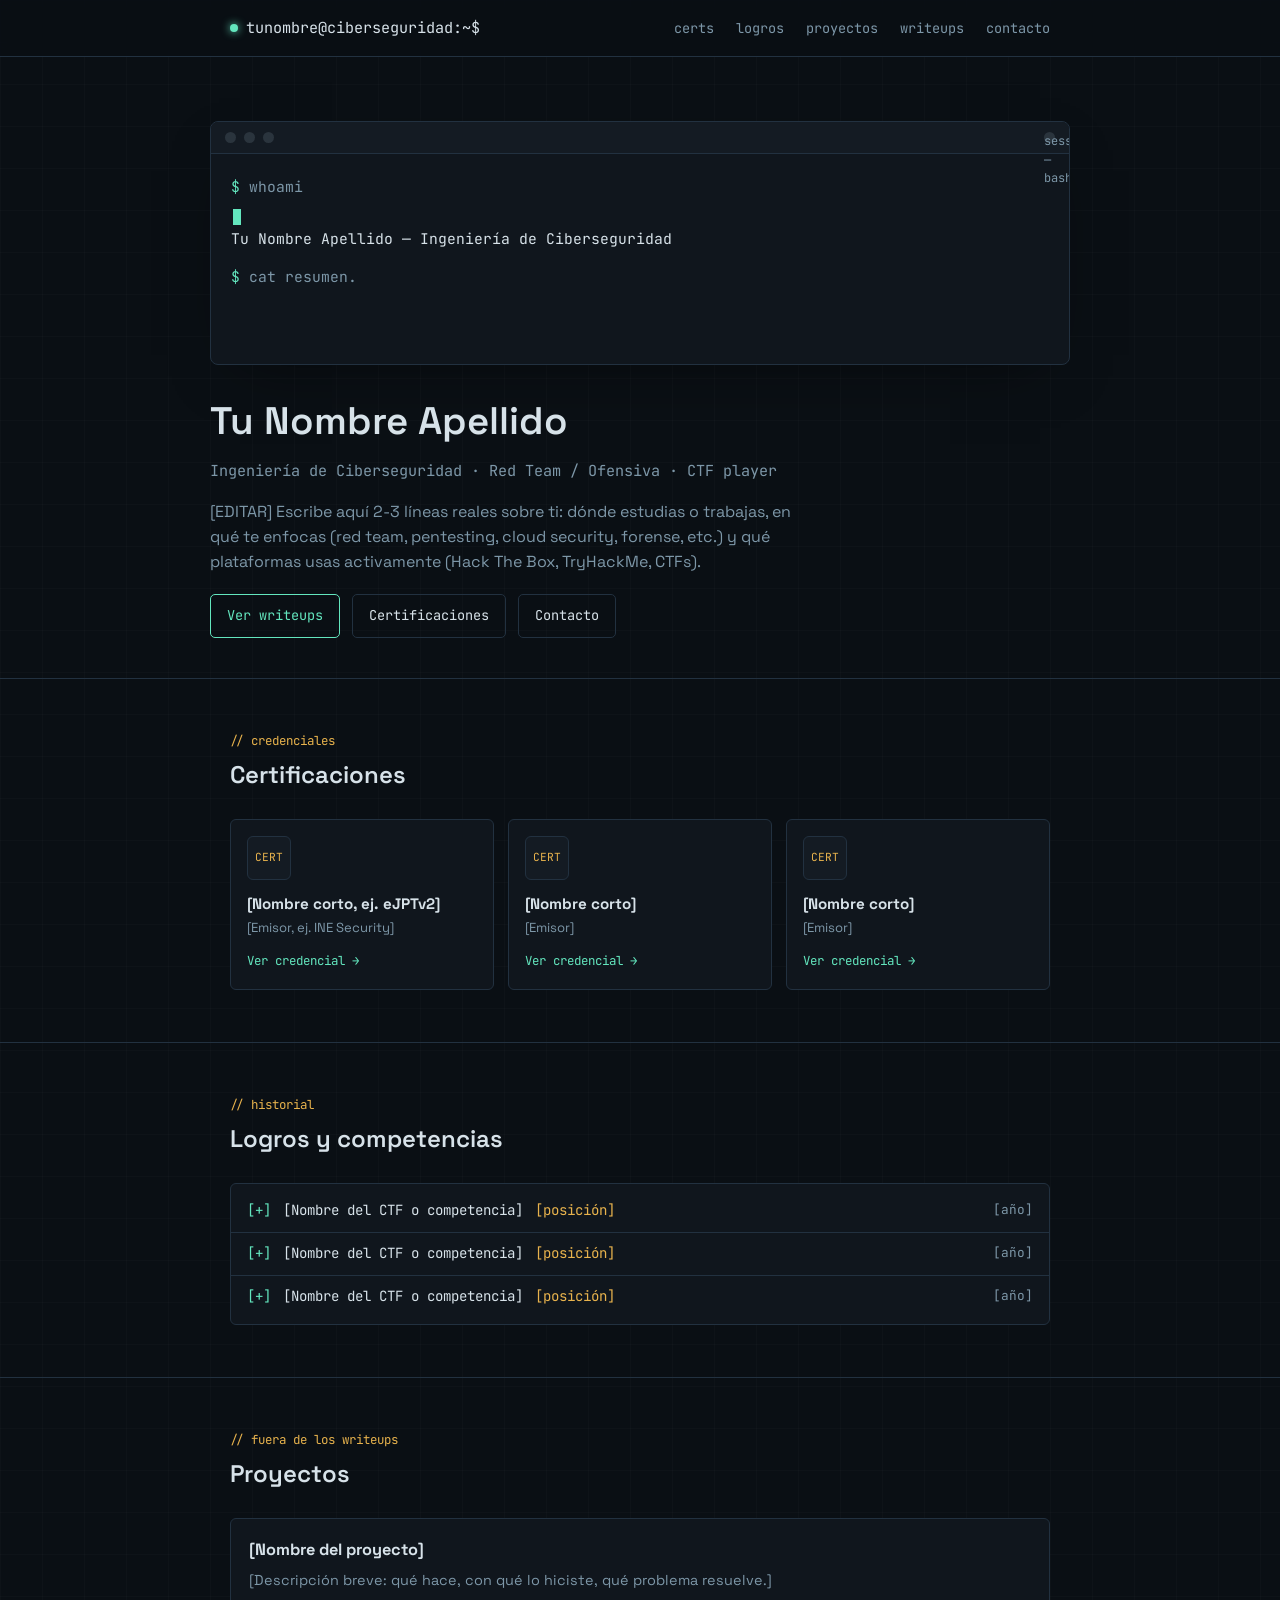
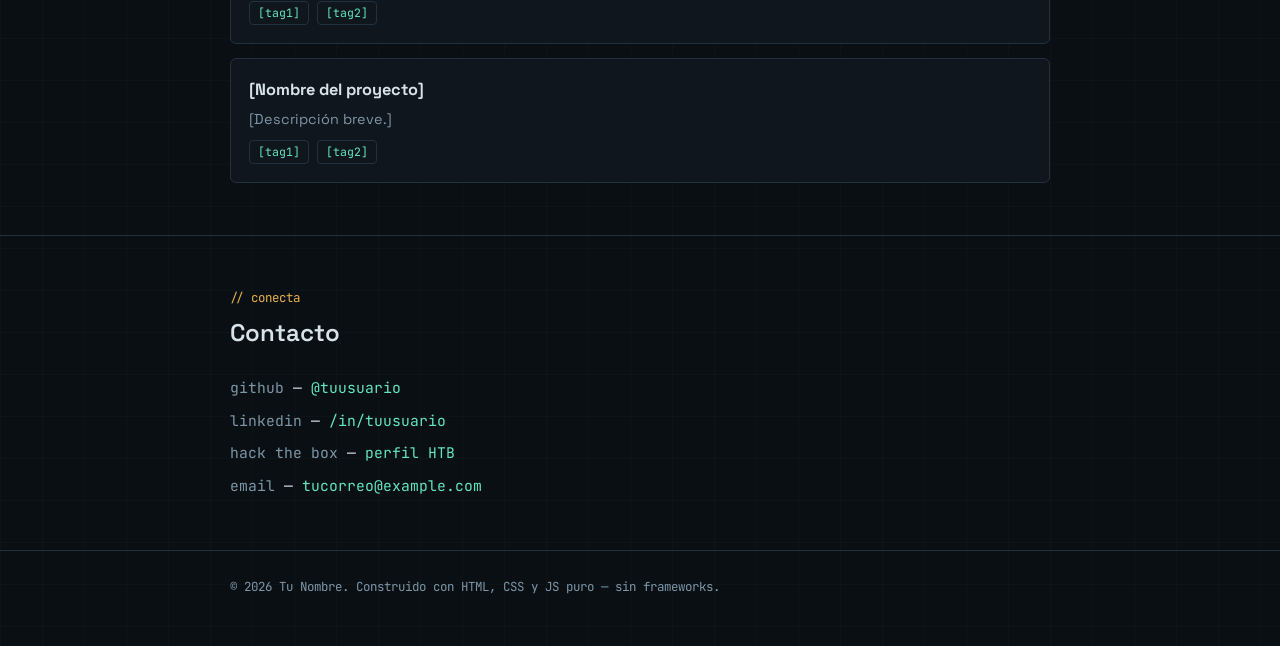
==== index.html @ e370f964 "Add files via upload" ====
<!DOCTYPE html>
<html lang="es">
<head>
<meta charset="UTF-8">
<meta name="viewport" content="width=device-width, initial-scale=1">
<title>Tu Nombre — Ingeniería de Ciberseguridad</title>
<meta name="description" content="Portafolio de ciberseguridad: writeups, certificaciones y proyectos.">
<link rel="preconnect" href="https://fonts.googleapis.com">
<link href="https://fonts.googleapis.com/css2?family=Space+Grotesk:wght@500;600;700&family=JetBrains+Mono:wght@400;500;600&display=swap" rel="stylesheet">
<link rel="stylesheet" href="assets/css/style.css">
</head>
<body>

<nav class="nav">
  <div class="wrap">
    <div class="brand"><span class="dot"></span> tunombre@ciberseguridad:~$</div>
    <button class="nav-toggle" id="navToggle" aria-label="Abrir menú" aria-expanded="false">menu</button>
    <ul class="nav-links" id="navLinks">
      <li><a href="index.html#certificaciones">certs</a></li>
      <li><a href="index.html#logros">logros</a></li>
      <li><a href="index.html#proyectos">proyectos</a></li>
      <li><a href="writeups.html">writeups</a></li>
      <li><a href="index.html#contacto">contacto</a></li>
    </ul>
  </div>
</nav>

<header class="hero wrap">
  <div class="terminal">
    <div class="terminal-bar">
      <span></span><span></span><span></span>
      <span class="id">session — bash</span>
    </div>
    <div class="terminal-body" id="termBody">
      <!-- generado por main.js -->
    </div>
  </div>

  <h1 class="hero-title">Tu Nombre Apellido</h1>
  <p class="hero-role">Ingeniería de Ciberseguridad · Red Team / Ofensiva · CTF player</p>
  <p style="color:var(--muted); max-width:60ch;">
    [EDITAR] Escribe aquí 2-3 líneas reales sobre ti: dónde estudias o trabajas,
    en qué te enfocas (red team, pentesting, cloud security, forense, etc.) y
    qué plataformas usas activamente (Hack The Box, TryHackMe, CTFs).
  </p>
  <div class="hero-cta">
    <a class="btn primary" href="writeups.html">Ver writeups</a>
    <a class="btn" href="index.html#certificaciones">Certificaciones</a>
    <a class="btn" href="index.html#contacto">Contacto</a>
  </div>
</header>

<section id="certificaciones">
  <div class="wrap">
    <div class="section-head">
      <p class="section-tag">// credenciales</p>
      <h2 class="section-title">Certificaciones</h2>
    </div>
    <div class="cert-grid">

      <div class="cert-card">
        <div class="cert-badge">CERT</div>
        <h3>[Nombre corto, ej. eJPTv2]</h3>
        <p>[Emisor, ej. INE Security]</p>
        <a href="#" target="_blank" rel="noopener">Ver credencial →</a>
      </div>

      <div class="cert-card">
        <div class="cert-badge">CERT</div>
        <h3>[Nombre corto]</h3>
        <p>[Emisor]</p>
        <a href="#" target="_blank" rel="noopener">Ver credencial →</a>
      </div>

      <div class="cert-card">
        <div class="cert-badge">CERT</div>
        <h3>[Nombre corto]</h3>
        <p>[Emisor]</p>
        <a href="#" target="_blank" rel="noopener">Ver credencial →</a>
      </div>

      <!-- Copia un .cert-card por cada certificación nueva -->

    </div>
  </div>
</section>

<section id="logros">
  <div class="wrap">
    <div class="section-head">
      <p class="section-tag">// historial</p>
      <h2 class="section-title">Logros y competencias</h2>
    </div>
    <div class="log">

      <div class="log-row">
        <span class="log-mark">[+]</span>
        <span class="desc">[Nombre del CTF o competencia]</span>
        <span class="place">[posición]</span>
        <span class="meta">[año]</span>
      </div>

      <div class="log-row">
        <span class="log-mark">[+]</span>
        <span class="desc">[Nombre del CTF o competencia]</span>
        <span class="place">[posición]</span>
        <span class="meta">[año]</span>
      </div>

      <div class="log-row">
        <span class="log-mark">[+]</span>
        <span class="desc">[Nombre del CTF o competencia]</span>
        <span class="place">[posición]</span>
        <span class="meta">[año]</span>
      </div>

      <!-- Copia un .log-row por cada logro nuevo -->

    </div>
  </div>
</section>

<section id="proyectos">
  <div class="wrap">
    <div class="section-head">
      <p class="section-tag">// fuera de los writeups</p>
      <h2 class="section-title">Proyectos</h2>
    </div>
    <div class="proj-list">

      <a class="proj-card" href="#" target="_blank" rel="noopener">
        <h3>[Nombre del proyecto]</h3>
        <p>[Descripción breve: qué hace, con qué lo hiciste, qué problema resuelve.]</p>
        <div class="tag-row">
          <span class="tag">[tag1]</span>
          <span class="tag">[tag2]</span>
        </div>
      </a>

      <a class="proj-card" href="#" target="_blank" rel="noopener">
        <h3>[Nombre del proyecto]</h3>
        <p>[Descripción breve.]</p>
        <div class="tag-row">
          <span class="tag">[tag1]</span>
          <span class="tag">[tag2]</span>
        </div>
      </a>

      <!-- Copia un .proj-card por cada proyecto nuevo -->

    </div>
  </div>
</section>

<section id="contacto">
  <div class="wrap">
    <div class="section-head">
      <p class="section-tag">// conecta</p>
      <h2 class="section-title">Contacto</h2>
    </div>
    <ul class="contact-list">
      <li><span class="k">github</span> — <a href="https://github.com/tuusuario" target="_blank" rel="noopener">@tuusuario</a></li>
      <li><span class="k">linkedin</span> — <a href="#" target="_blank" rel="noopener">/in/tuusuario</a></li>
      <li><span class="k">hack the box</span> — <a href="#" target="_blank" rel="noopener">perfil HTB</a></li>
      <li><span class="k">email</span> — <a href="mailto:tucorreo@example.com">tucorreo@example.com</a></li>
    </ul>
  </div>
</section>

<footer>
  <div class="wrap">
    © <span id="year"></span> Tu Nombre. Construido con HTML, CSS y JS puro — sin frameworks.
  </div>
</footer>

<script src="assets/js/main.js"></script>
</body>
</html>
---- assets/css/style.css ----
/* =========================================================
   TOKENS
   ========================================================= */
:root{
  --bg:        #0a0f14;
  --panel:     #10161d;
  --panel-2:   #141b23;
  --line:      #223140;
  --text:      #d7e2e9;
  --muted:     #7d97a8;
  --accent:    #63e6be; /* teal - ok / links */
  --danger:    #ff6161; /* rojo - critico / highlight */
  --amber:     #e8b34d; /* ambar - warning / badges */

  --mono: "JetBrains Mono", "SFMono-Regular", Consolas, monospace;
  --sans: "Space Grotesk", "Segoe UI", sans-serif;

  --max: 860px;
}

*{ box-sizing:border-box; }
html{ scroll-behavior:smooth; }

@media (prefers-reduced-motion: reduce){
  html{ scroll-behavior:auto; }
  *{ animation-duration:0.001ms !important; animation-iteration-count:1 !important; transition-duration:0.001ms !important; }
}

body{
  margin:0;
  background:var(--bg);
  background-image:
    linear-gradient(rgba(255,255,255,0.015) 1px, transparent 1px),
    linear-gradient(90deg, rgba(255,255,255,0.015) 1px, transparent 1px);
  background-size: 42px 42px;
  color:var(--text);
  font-family:var(--sans);
  line-height:1.55;
  -webkit-font-smoothing:antialiased;
}

a{ color:var(--accent); text-decoration:none; }
a:hover{ text-decoration:underline; }
a:focus-visible, button:focus-visible{
  outline:2px solid var(--accent);
  outline-offset:3px;
}

.wrap{ max-width:var(--max); margin:0 auto; padding:0 20px; }

code, .mono{ font-family:var(--mono); }

/* =========================================================
   NAV
   ========================================================= */
.nav{
  position:sticky; top:0; z-index:20;
  background:rgba(10,15,20,0.86);
  backdrop-filter:blur(6px);
  border-bottom:1px solid var(--line);
}
.nav .wrap{
  display:flex; align-items:center; justify-content:space-between;
  height:56px;
}
.brand{
  font-family:var(--mono);
  font-size:0.95rem;
  color:var(--text);
  display:flex; align-items:center; gap:8px;
}
.brand .dot{
  width:8px; height:8px; border-radius:50%;
  background:var(--accent);
  box-shadow:0 0 8px var(--accent);
}
.nav-links{ display:flex; gap:22px; list-style:none; margin:0; padding:0; }
.nav-links a{
  color:var(--muted); font-family:var(--mono); font-size:0.85rem;
}
.nav-links a:hover{ color:var(--text); text-decoration:none; }
.nav-toggle{ display:none; }

@media (max-width:640px){
  .nav-links{
    position:fixed; inset:56px 0 auto 0;
    background:var(--panel);
    border-bottom:1px solid var(--line);
    flex-direction:column; padding:16px 20px; gap:14px;
    transform:translateY(-8px);
    opacity:0; pointer-events:none;
    transition:opacity .15s ease, transform .15s ease;
  }
  .nav-links.open{ opacity:1; pointer-events:auto; transform:translateY(0); }
  .nav-toggle{
    display:block; background:none; border:1px solid var(--line);
    color:var(--text); font-family:var(--mono); padding:6px 10px; border-radius:4px;
  }
}

/* =========================================================
   HERO / TERMINAL
   ========================================================= */
.hero{ padding:64px 0 40px; }
.terminal{
  background:var(--panel);
  border:1px solid var(--line);
  border-radius:8px;
  overflow:hidden;
  box-shadow:0 20px 60px -30px rgba(0,0,0,0.6);
}
.terminal-bar{
  display:flex; align-items:center; gap:8px;
  padding:10px 14px;
  background:var(--panel-2);
  border-bottom:1px solid var(--line);
}
.terminal-bar span{
  width:11px; height:11px; border-radius:50%;
  background:#2a343d;
}
.terminal-bar .id{
  margin-left:auto; color:var(--muted); font-family:var(--mono); font-size:0.75rem;
}
.terminal-body{
  padding:22px 20px 26px;
  font-family:var(--mono);
  font-size:0.92rem;
  min-height:210px;
}
.terminal-line{ margin:0 0 6px; color:var(--muted); }
.terminal-line .prompt{ color:var(--accent); }
.terminal-out{ color:var(--text); margin:0 0 16px; white-space:pre-wrap; }
.cursor{
  display:inline-block; width:8px; height:1.1em; background:var(--accent);
  vertical-align:text-bottom; margin-left:2px;
  animation:blink 1s step-end infinite;
}
@keyframes blink{ 50%{ opacity:0; } }

.hero-title{
  font-family:var(--sans);
  font-size:clamp(1.7rem, 4vw, 2.4rem);
  margin:26px 0 8px;
  font-weight:600;
}
.hero-role{
  color:var(--muted);
  font-family:var(--mono);
  font-size:0.95rem;
  margin:0 0 18px;
}
.hero-cta{ display:flex; gap:12px; flex-wrap:wrap; margin-top:20px; }
.btn{
  font-family:var(--mono);
  font-size:0.85rem;
  padding:10px 16px;
  border-radius:5px;
  border:1px solid var(--line);
  color:var(--text);
  transition:border-color .15s ease, color .15s ease;
}
.btn:hover{ border-color:var(--accent); color:var(--accent); text-decoration:none; }
.btn.primary{ border-color:var(--accent); color:var(--accent); }
.btn.primary:hover{ background:var(--accent); color:#06110d; }

/* =========================================================
   SECTIONS
   ========================================================= */
section{ padding:52px 0; border-top:1px solid var(--line); }
.section-head{ margin-bottom:26px; }
.section-tag{
  font-family:var(--mono); font-size:0.78rem; color:var(--amber);
  margin:0 0 6px;
}
.section-title{ font-size:1.5rem; margin:0; font-weight:600; }

/* Certificaciones */
.cert-grid{
  display:grid; grid-template-columns:repeat(3, 1fr); gap:14px;
}
@media (max-width:720px){ .cert-grid{ grid-template-columns:repeat(2,1fr); } }
@media (max-width:480px){ .cert-grid{ grid-template-columns:1fr; } }

.cert-card{
  background:var(--panel);
  border:1px solid var(--line);
  border-radius:6px;
  padding:16px;
  transition:border-color .15s ease;
}
.cert-card:hover{ border-color:var(--accent); }
.cert-badge{
  width:44px; height:44px; border-radius:6px;
  background:var(--panel-2); border:1px solid var(--line);
  display:flex; align-items:center; justify-content:center;
  font-family:var(--mono); font-size:0.7rem; color:var(--amber);
  margin-bottom:12px;
}
.cert-card h3{ font-size:0.95rem; margin:0 0 2px; }
.cert-card p{ margin:0 0 10px; color:var(--muted); font-size:0.82rem; }
.cert-card a{ font-family:var(--mono); font-size:0.78rem; }

/* Logros - estilo log */
.log{
  font-family:var(--mono); font-size:0.88rem;
  background:var(--panel);
  border:1px solid var(--line); border-radius:6px;
  padding:6px 0;
}
.log-row{
  display:flex; gap:12px; padding:10px 16px;
  border-bottom:1px solid var(--line);
}
.log-row:last-child{ border-bottom:none; }
.log-mark{ color:var(--accent); }
.log-row .place{ color:var(--amber); }
.log-row .desc{ color:var(--text); }
.log-row .meta{ margin-left:auto; color:var(--muted); font-size:0.8rem; white-space:nowrap; }

/* Proyectos */
.proj-list{ display:flex; flex-direction:column; gap:14px; }
.proj-card{
  background:var(--panel); border:1px solid var(--line); border-radius:6px;
  padding:18px; display:block;
}
.proj-card:hover{ border-color:var(--accent); text-decoration:none; }
.proj-card h3{ margin:0 0 6px; color:var(--text); font-size:1.02rem; }
.proj-card p{ margin:0 0 10px; color:var(--muted); font-size:0.9rem; }
.tag-row{ display:flex; gap:8px; flex-wrap:wrap; }
.tag{
  font-family:var(--mono); font-size:0.72rem; color:var(--accent);
  border:1px solid var(--line); padding:2px 8px; border-radius:4px;
}

/* Writeups */
.wu-list{ display:flex; flex-direction:column; }
.wu-row{
  display:flex; gap:16px; align-items:baseline;
  padding:14px 0; border-bottom:1px solid var(--line);
}
.wu-row:last-child{ border-bottom:none; }
.wu-date{ font-family:var(--mono); font-size:0.78rem; color:var(--muted); width:88px; flex:none; }
.wu-title{ flex:1; }
.wu-title a{ color:var(--text); font-weight:600; }
.wu-title a:hover{ color:var(--accent); }
.wu-tags{ display:flex; gap:6px; flex-wrap:wrap; }

/* Contacto */
.contact-list{ list-style:none; padding:0; margin:0; display:flex; flex-direction:column; gap:10px; }
.contact-list li{ font-family:var(--mono); font-size:0.92rem; }
.contact-list .k{ color:var(--muted); }

footer{
  border-top:1px solid var(--line);
  padding:26px 0 50px;
  color:var(--muted);
  font-family:var(--mono);
  font-size:0.78rem;
}
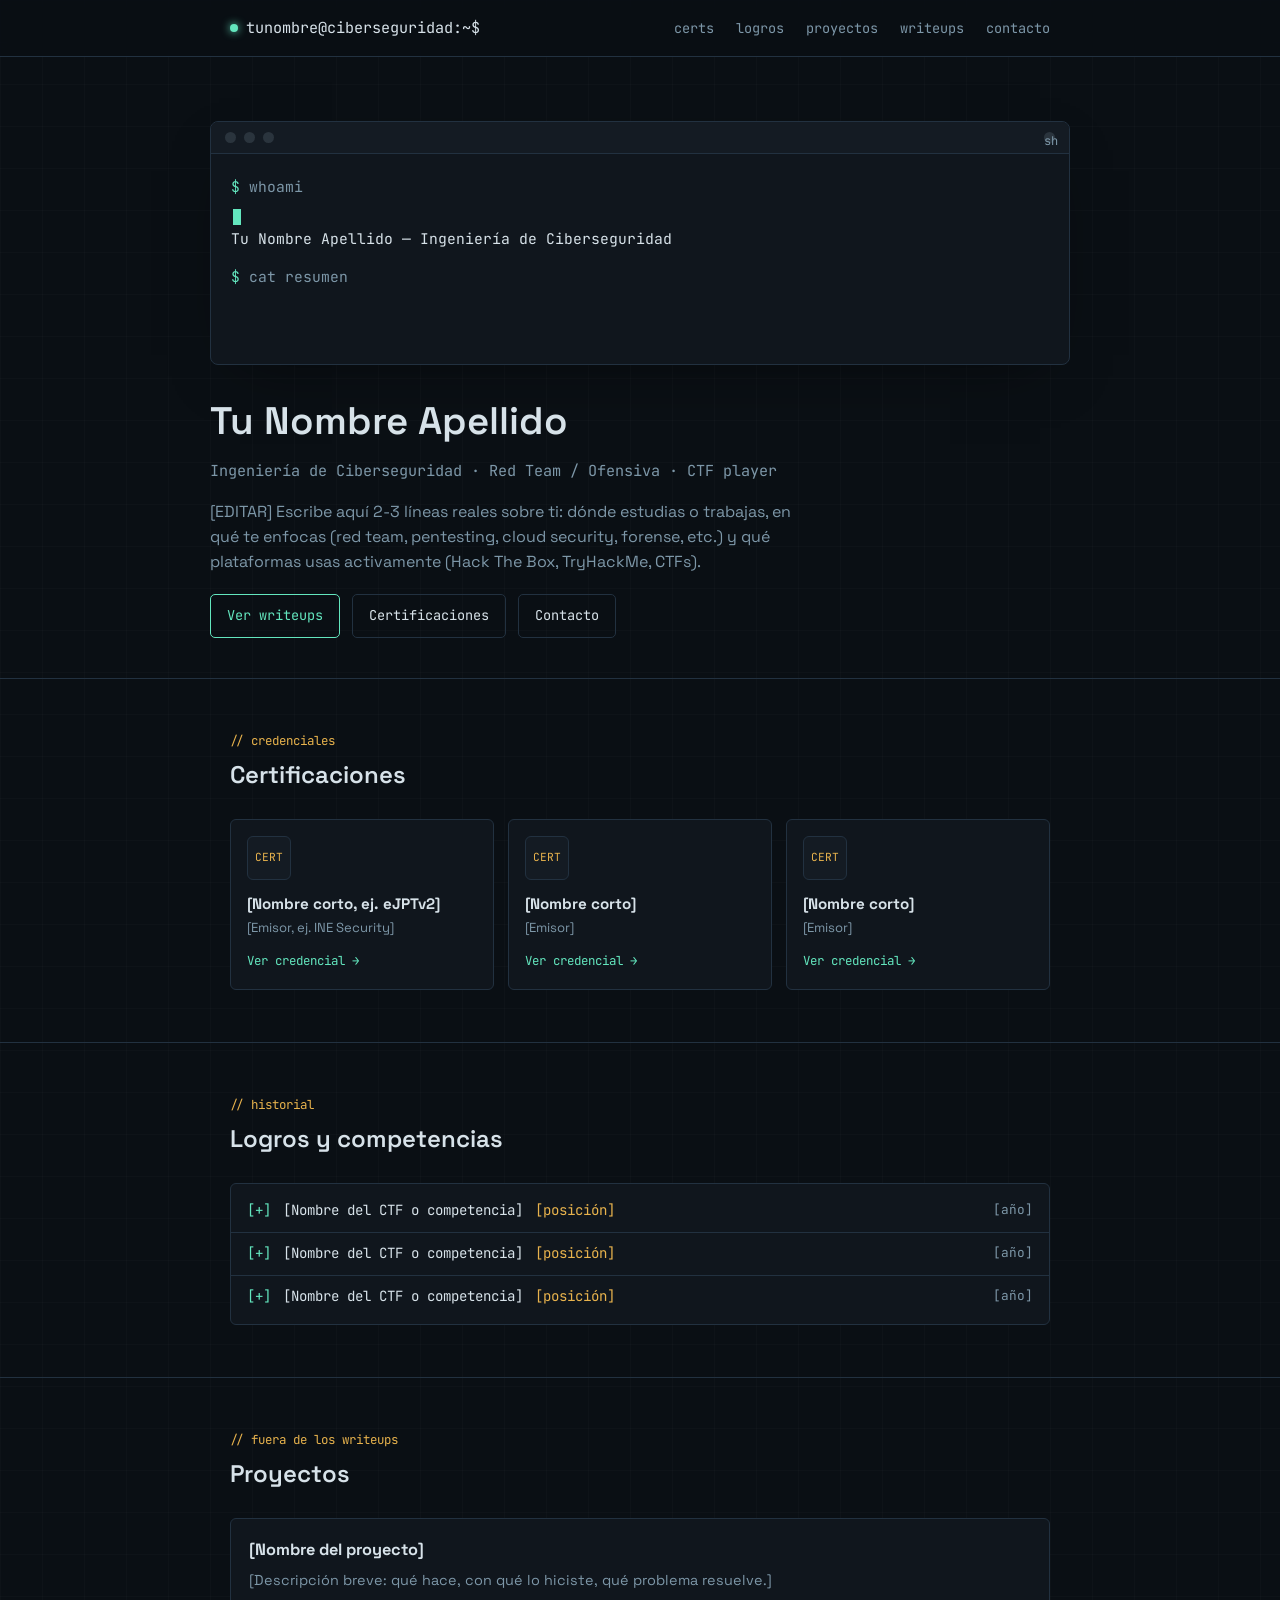
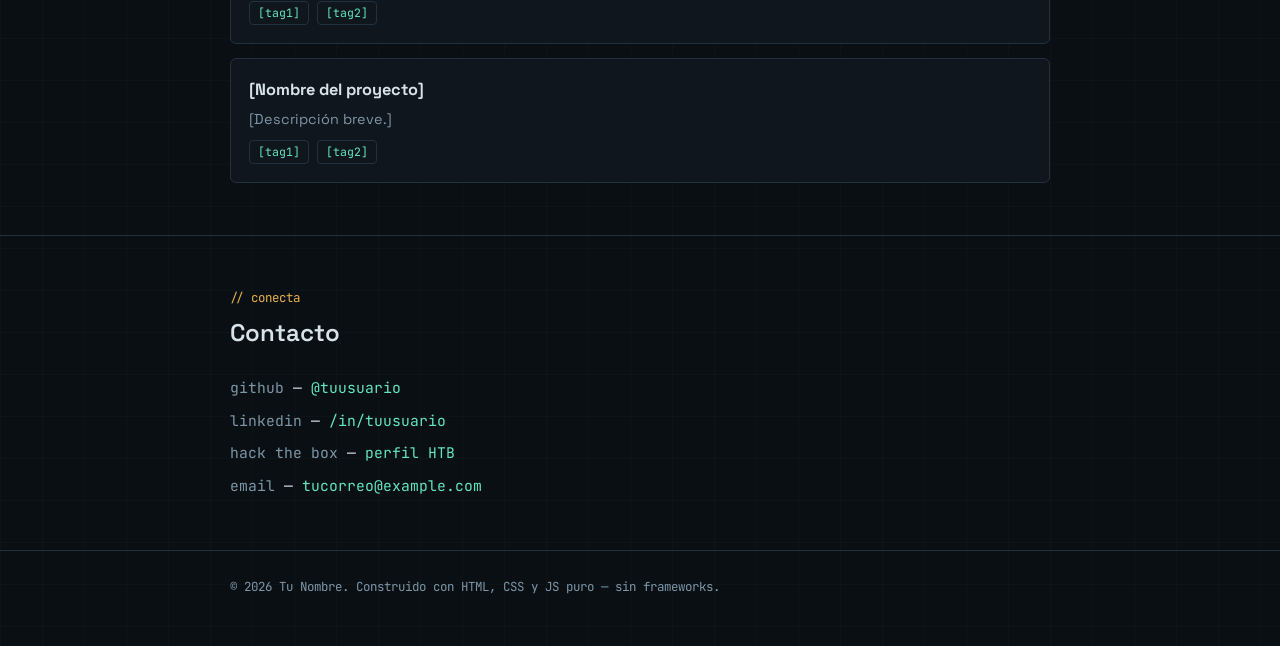
==== commit 040deb83: "Change terminal session ID from 'bash' to 'sh'" ====
--- a/index.html
+++ b/index.html
@@ -29,7 +29,7 @@
   <div class="terminal">
     <div class="terminal-bar">
       <span></span><span></span><span></span>
-      <span class="id">session — bash</span>
+      <span class="id">sh</span>
     </div>
     <div class="terminal-body" id="termBody">
       <!-- generado por main.js -->
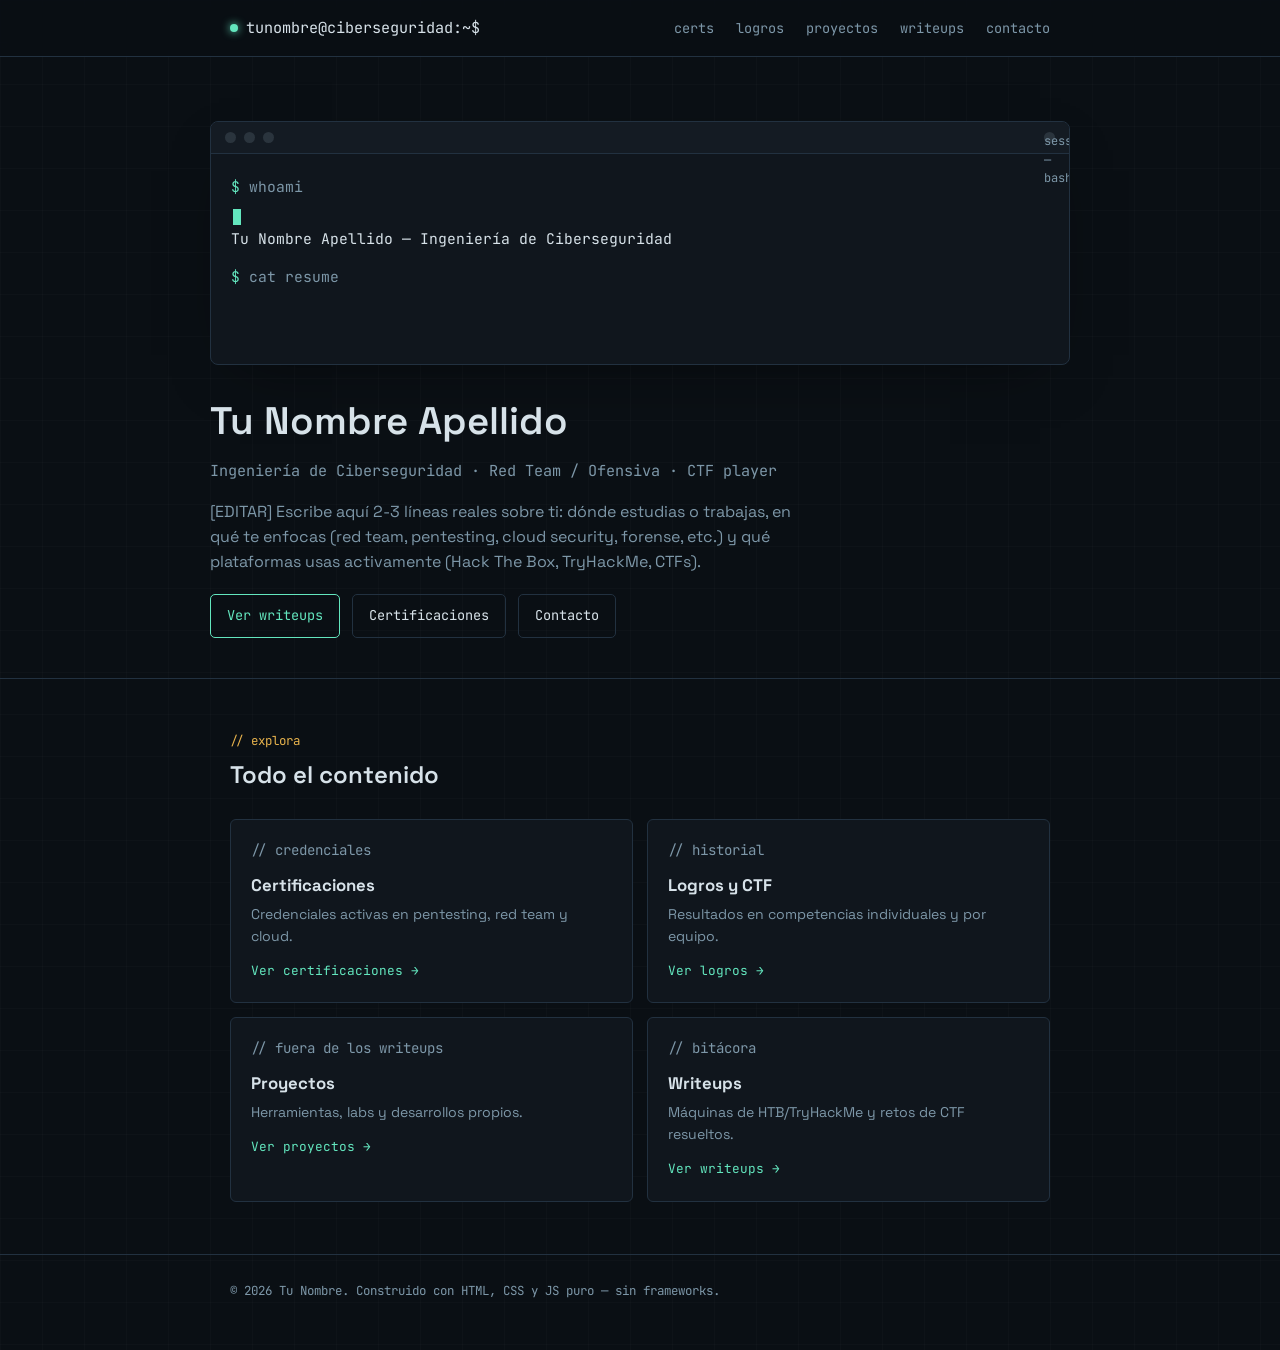
==== commit 124bba5d: "Add files via upload" ====
--- a/index.html
+++ b/index.html
@@ -16,11 +16,11 @@
     <div class="brand"><span class="dot"></span> tunombre@ciberseguridad:~$</div>
     <button class="nav-toggle" id="navToggle" aria-label="Abrir menú" aria-expanded="false">menu</button>
     <ul class="nav-links" id="navLinks">
-      <li><a href="index.html#certificaciones">certs</a></li>
-      <li><a href="index.html#logros">logros</a></li>
-      <li><a href="index.html#proyectos">proyectos</a></li>
+      <li><a href="certificaciones.html">certs</a></li>
+      <li><a href="logros.html">logros</a></li>
+      <li><a href="proyectos.html">proyectos</a></li>
       <li><a href="writeups.html">writeups</a></li>
-      <li><a href="index.html#contacto">contacto</a></li>
+      <li><a href="contacto.html">contacto</a></li>
     </ul>
   </div>
 </nav>
@@ -29,7 +29,7 @@
   <div class="terminal">
     <div class="terminal-bar">
       <span></span><span></span><span></span>
-      <span class="id">sh</span>
+      <span class="id">session — bash</span>
     </div>
     <div class="terminal-body" id="termBody">
       <!-- generado por main.js -->
@@ -45,125 +45,48 @@
   </p>
   <div class="hero-cta">
     <a class="btn primary" href="writeups.html">Ver writeups</a>
-    <a class="btn" href="index.html#certificaciones">Certificaciones</a>
-    <a class="btn" href="index.html#contacto">Contacto</a>
+    <a class="btn" href="certificaciones.html">Certificaciones</a>
+    <a class="btn" href="contacto.html">Contacto</a>
   </div>
 </header>
 
-<section id="certificaciones">
+<section>
   <div class="wrap">
     <div class="section-head">
-      <p class="section-tag">// credenciales</p>
-      <h2 class="section-title">Certificaciones</h2>
+      <p class="section-tag">// explora</p>
+      <h2 class="section-title">Todo el contenido</h2>
     </div>
-    <div class="cert-grid">
+    <div class="teaser-grid">
 
-      <div class="cert-card">
-        <div class="cert-badge">CERT</div>
-        <h3>[Nombre corto, ej. eJPTv2]</h3>
-        <p>[Emisor, ej. INE Security]</p>
-        <a href="#" target="_blank" rel="noopener">Ver credencial →</a>
-      </div>
+      <a class="teaser-card" href="certificaciones.html">
+        <p class="teaser-tag">// credenciales</p>
+        <h3>Certificaciones</h3>
+        <p>Credenciales activas en pentesting, red team y cloud.</p>
+        <span class="go">Ver certificaciones →</span>
+      </a>
 
-      <div class="cert-card">
-        <div class="cert-badge">CERT</div>
-        <h3>[Nombre corto]</h3>
-        <p>[Emisor]</p>
-        <a href="#" target="_blank" rel="noopener">Ver credencial →</a>
-      </div>
+      <a class="teaser-card" href="logros.html">
+        <p class="teaser-tag">// historial</p>
+        <h3>Logros y CTF</h3>
+        <p>Resultados en competencias individuales y por equipo.</p>
+        <span class="go">Ver logros →</span>
+      </a>
 
-      <div class="cert-card">
-        <div class="cert-badge">CERT</div>
-        <h3>[Nombre corto]</h3>
-        <p>[Emisor]</p>
-        <a href="#" target="_blank" rel="noopener">Ver credencial →</a>
-      </div>
+      <a class="teaser-card" href="proyectos.html">
+        <p class="teaser-tag">// fuera de los writeups</p>
+        <h3>Proyectos</h3>
+        <p>Herramientas, labs y desarrollos propios.</p>
+        <span class="go">Ver proyectos →</span>
+      </a>
 
-      <!-- Copia un .cert-card por cada certificación nueva -->
+      <a class="teaser-card" href="writeups.html">
+        <p class="teaser-tag">// bitácora</p>
+        <h3>Writeups</h3>
+        <p>Máquinas de HTB/TryHackMe y retos de CTF resueltos.</p>
+        <span class="go">Ver writeups →</span>
+      </a>
 
     </div>
-  </div>
-</section>
-
-<section id="logros">
-  <div class="wrap">
-    <div class="section-head">
-      <p class="section-tag">// historial</p>
-      <h2 class="section-title">Logros y competencias</h2>
-    </div>
-    <div class="log">
-
-      <div class="log-row">
-        <span class="log-mark">[+]</span>
-        <span class="desc">[Nombre del CTF o competencia]</span>
-        <span class="place">[posición]</span>
-        <span class="meta">[año]</span>
-      </div>
-
-      <div class="log-row">
-        <span class="log-mark">[+]</span>
-        <span class="desc">[Nombre del CTF o competencia]</span>
-        <span class="place">[posición]</span>
-        <span class="meta">[año]</span>
-      </div>
-
-      <div class="log-row">
-        <span class="log-mark">[+]</span>
-        <span class="desc">[Nombre del CTF o competencia]</span>
-        <span class="place">[posición]</span>
-        <span class="meta">[año]</span>
-      </div>
-
-      <!-- Copia un .log-row por cada logro nuevo -->
-
-    </div>
-  </div>
-</section>
-
-<section id="proyectos">
-  <div class="wrap">
-    <div class="section-head">
-      <p class="section-tag">// fuera de los writeups</p>
-      <h2 class="section-title">Proyectos</h2>
-    </div>
-    <div class="proj-list">
-
-      <a class="proj-card" href="#" target="_blank" rel="noopener">
-        <h3>[Nombre del proyecto]</h3>
-        <p>[Descripción breve: qué hace, con qué lo hiciste, qué problema resuelve.]</p>
-        <div class="tag-row">
-          <span class="tag">[tag1]</span>
-          <span class="tag">[tag2]</span>
-        </div>
-      </a>
-
-      <a class="proj-card" href="#" target="_blank" rel="noopener">
-        <h3>[Nombre del proyecto]</h3>
-        <p>[Descripción breve.]</p>
-        <div class="tag-row">
-          <span class="tag">[tag1]</span>
-          <span class="tag">[tag2]</span>
-        </div>
-      </a>
-
-      <!-- Copia un .proj-card por cada proyecto nuevo -->
-
-    </div>
-  </div>
-</section>
-
-<section id="contacto">
-  <div class="wrap">
-    <div class="section-head">
-      <p class="section-tag">// conecta</p>
-      <h2 class="section-title">Contacto</h2>
-    </div>
-    <ul class="contact-list">
-      <li><span class="k">github</span> — <a href="https://github.com/tuusuario" target="_blank" rel="noopener">@tuusuario</a></li>
-      <li><span class="k">linkedin</span> — <a href="#" target="_blank" rel="noopener">/in/tuusuario</a></li>
-      <li><span class="k">hack the box</span> — <a href="#" target="_blank" rel="noopener">perfil HTB</a></li>
-      <li><span class="k">email</span> — <a href="mailto:tucorreo@example.com">tucorreo@example.com</a></li>
-    </ul>
   </div>
 </section>
 
--- a/assets/css/style.css
+++ b/assets/css/style.css
@@ -233,6 +233,22 @@
   border:1px solid var(--line); padding:2px 8px; border-radius:4px;
 }
 
+/* Teasers en index.html: acceso rápido a cada página */
+.teaser-grid{
+  display:grid; grid-template-columns:repeat(2, 1fr); gap:14px;
+}
+@media (max-width:600px){ .teaser-grid{ grid-template-columns:1fr; } }
+.teaser-card{
+  display:block;
+  background:var(--panel); border:1px solid var(--line); border-radius:6px;
+  padding:20px;
+}
+.teaser-card:hover{ border-color:var(--accent); text-decoration:none; }
+.teaser-tag{ font-family:var(--mono); font-size:0.74rem; color:var(--amber); margin:0 0 8px; }
+.teaser-card h3{ margin:0 0 6px; color:var(--text); font-size:1.05rem; }
+.teaser-card p{ margin:0 0 10px; color:var(--muted); font-size:0.88rem; }
+.teaser-card .go{ font-family:var(--mono); font-size:0.8rem; color:var(--accent); }
+
 /* Writeups */
 .wu-list{ display:flex; flex-direction:column; }
 .wu-row{
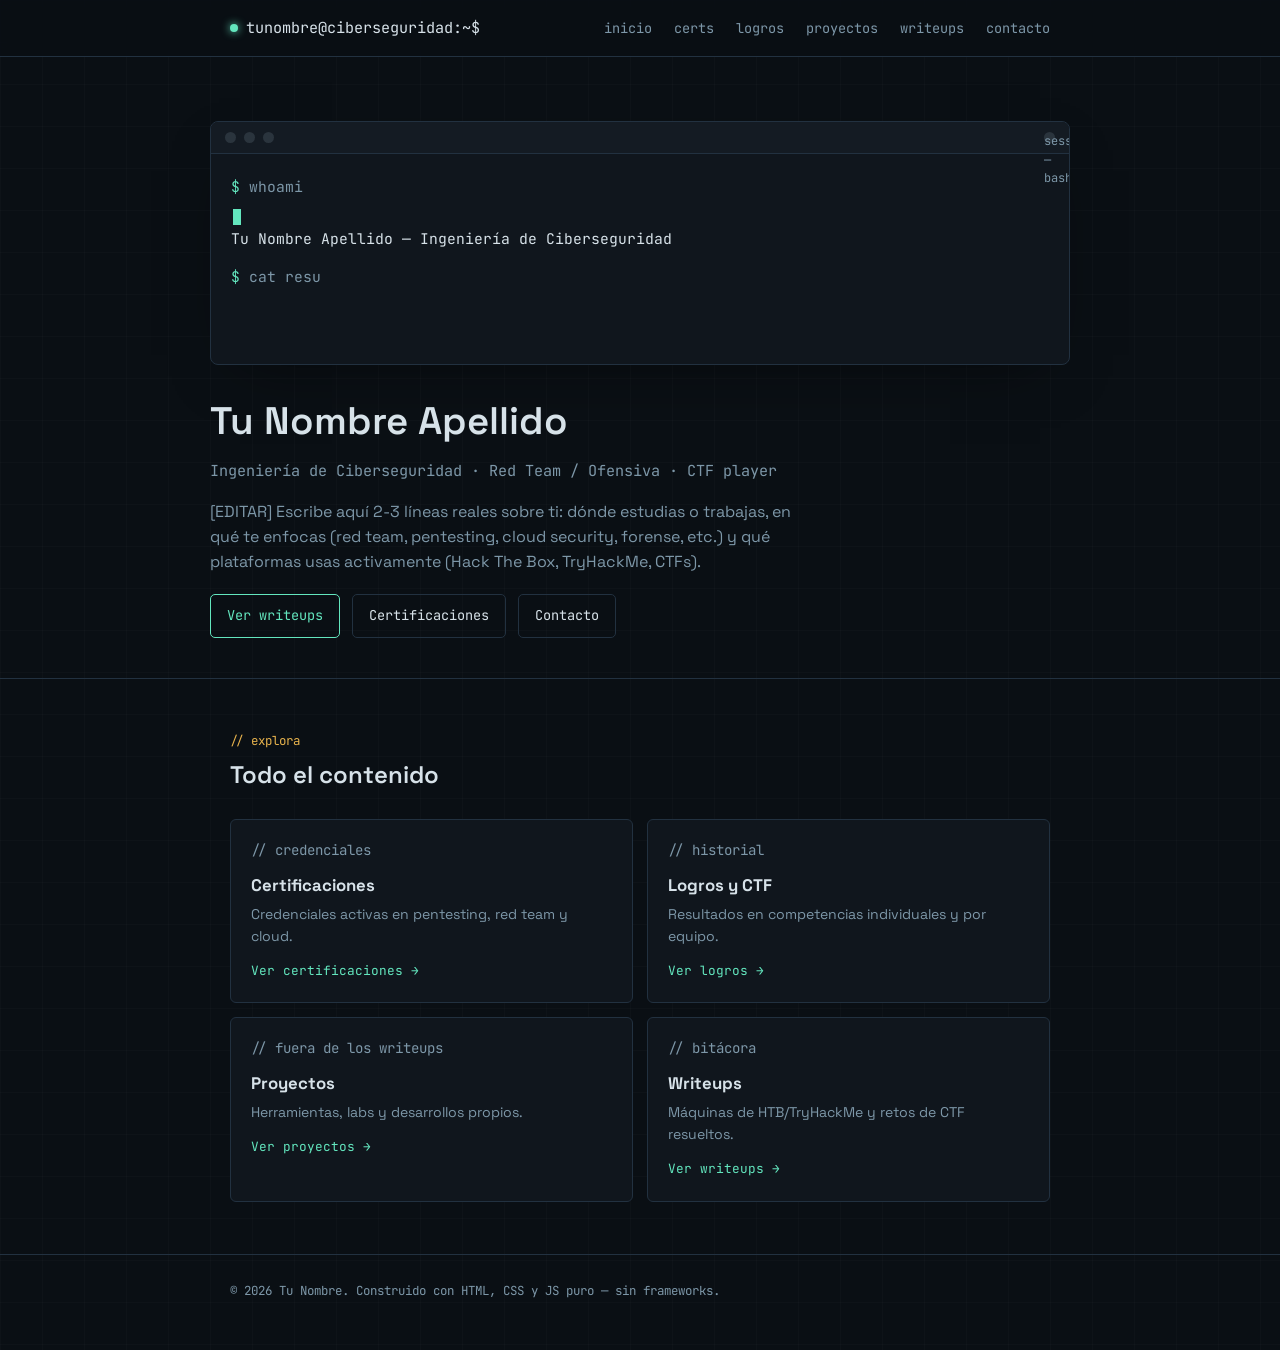
==== commit 2cf2df7d: "Add files via upload" ====
--- a/index.html
+++ b/index.html
@@ -16,6 +16,7 @@
     <div class="brand"><span class="dot"></span> tunombre@ciberseguridad:~$</div>
     <button class="nav-toggle" id="navToggle" aria-label="Abrir menú" aria-expanded="false">menu</button>
     <ul class="nav-links" id="navLinks">
+      <li><a href="index.html">inicio</a></li>
       <li><a href="certificaciones.html">certs</a></li>
       <li><a href="logros.html">logros</a></li>
       <li><a href="proyectos.html">proyectos</a></li>
--- a/assets/css/style.css
+++ b/assets/css/style.css
@@ -263,8 +263,16 @@
 .wu-tags{ display:flex; gap:6px; flex-wrap:wrap; }
 
 /* Contacto */
-.contact-list{ list-style:none; padding:0; margin:0; display:flex; flex-direction:column; gap:10px; }
-.contact-list li{ font-family:var(--mono); font-size:0.92rem; }
+.contact-box{
+  background:var(--panel); border:1px solid var(--line); border-radius:6px;
+  padding:6px 0;
+}
+.contact-list{ list-style:none; padding:0; margin:0; display:flex; flex-direction:column; }
+.contact-list li{
+  font-family:var(--mono); font-size:0.92rem;
+  padding:14px 18px; border-bottom:1px solid var(--line);
+}
+.contact-list li:last-child{ border-bottom:none; }
 .contact-list .k{ color:var(--muted); }
 
 footer{
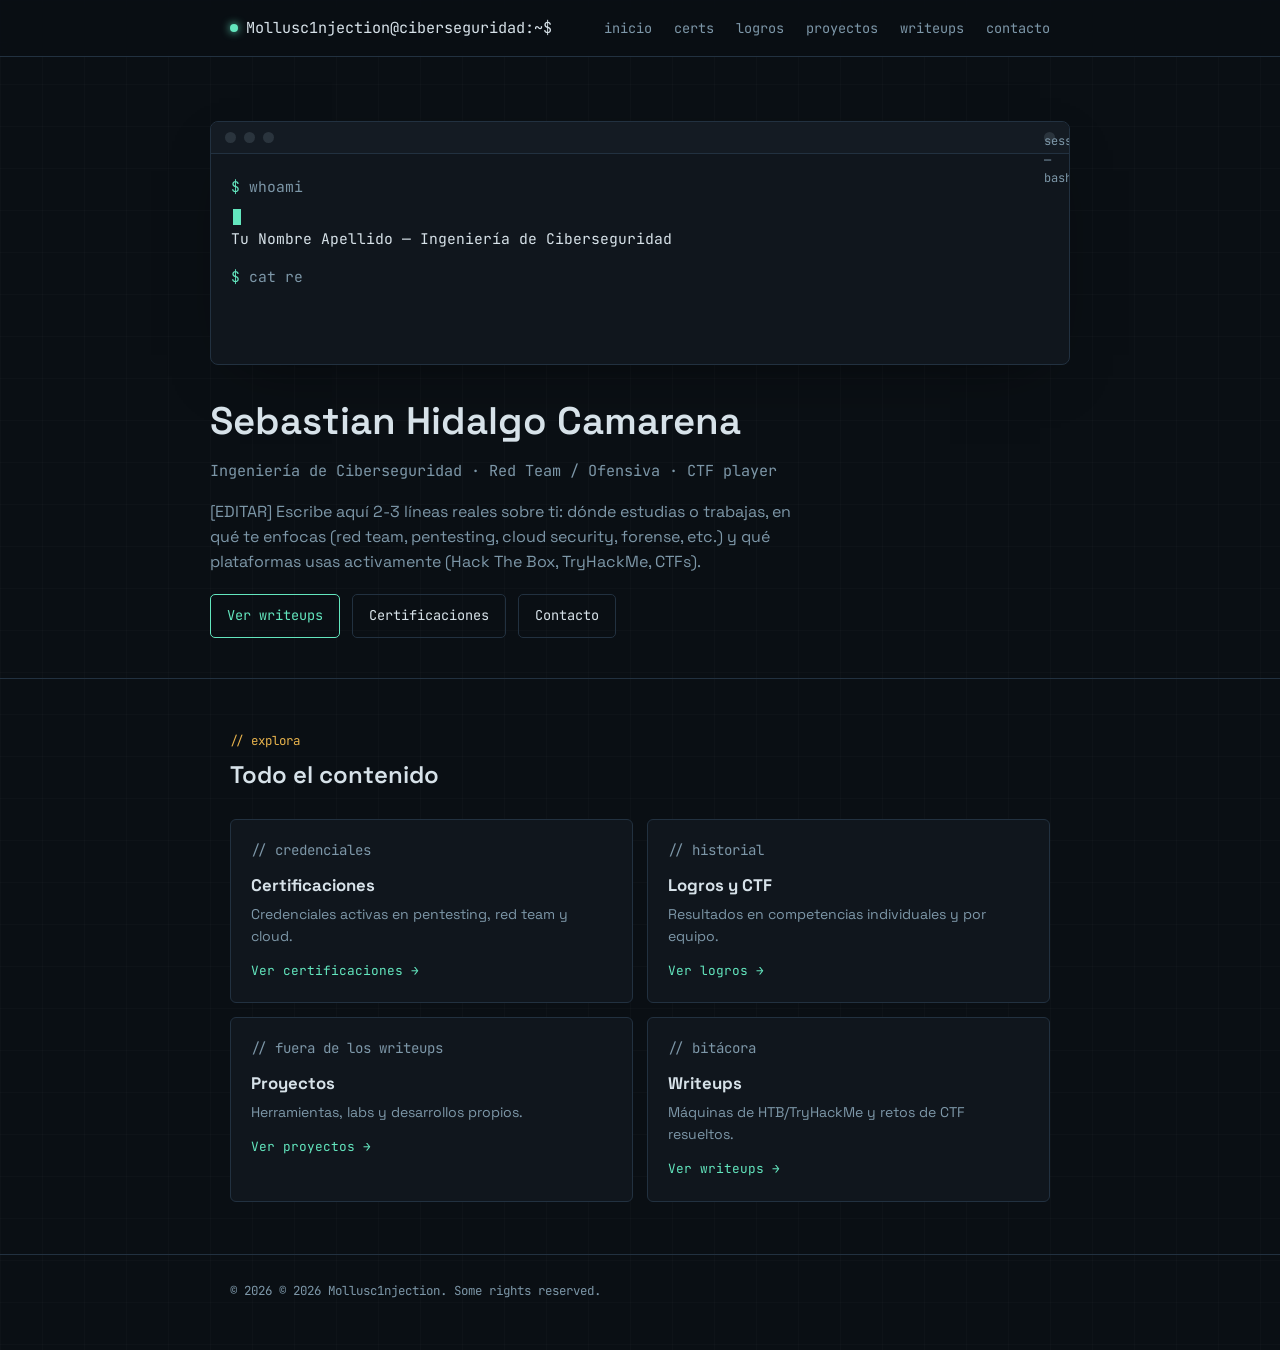
==== commit f93a8d30: "." ====
--- a/index.html
+++ b/index.html
@@ -13,7 +13,7 @@
 
 <nav class="nav">
   <div class="wrap">
-    <div class="brand"><span class="dot"></span> tunombre@ciberseguridad:~$</div>
+    <div class="brand"><span class="dot"></span> Mollusc1njection@ciberseguridad:~$</div>
     <button class="nav-toggle" id="navToggle" aria-label="Abrir menú" aria-expanded="false">menu</button>
     <ul class="nav-links" id="navLinks">
       <li><a href="index.html">inicio</a></li>
@@ -37,7 +37,7 @@
     </div>
   </div>
 
-  <h1 class="hero-title">Tu Nombre Apellido</h1>
+  <h1 class="hero-title">Sebastian Hidalgo Camarena</h1>
   <p class="hero-role">Ingeniería de Ciberseguridad · Red Team / Ofensiva · CTF player</p>
   <p style="color:var(--muted); max-width:60ch;">
     [EDITAR] Escribe aquí 2-3 líneas reales sobre ti: dónde estudias o trabajas,
@@ -93,7 +93,7 @@
 
 <footer>
   <div class="wrap">
-    © <span id="year"></span> Tu Nombre. Construido con HTML, CSS y JS puro — sin frameworks.
+    © <span id="year"></span> © 2026 Mollusc1njection. Some rights reserved.
   </div>
 </footer>
 
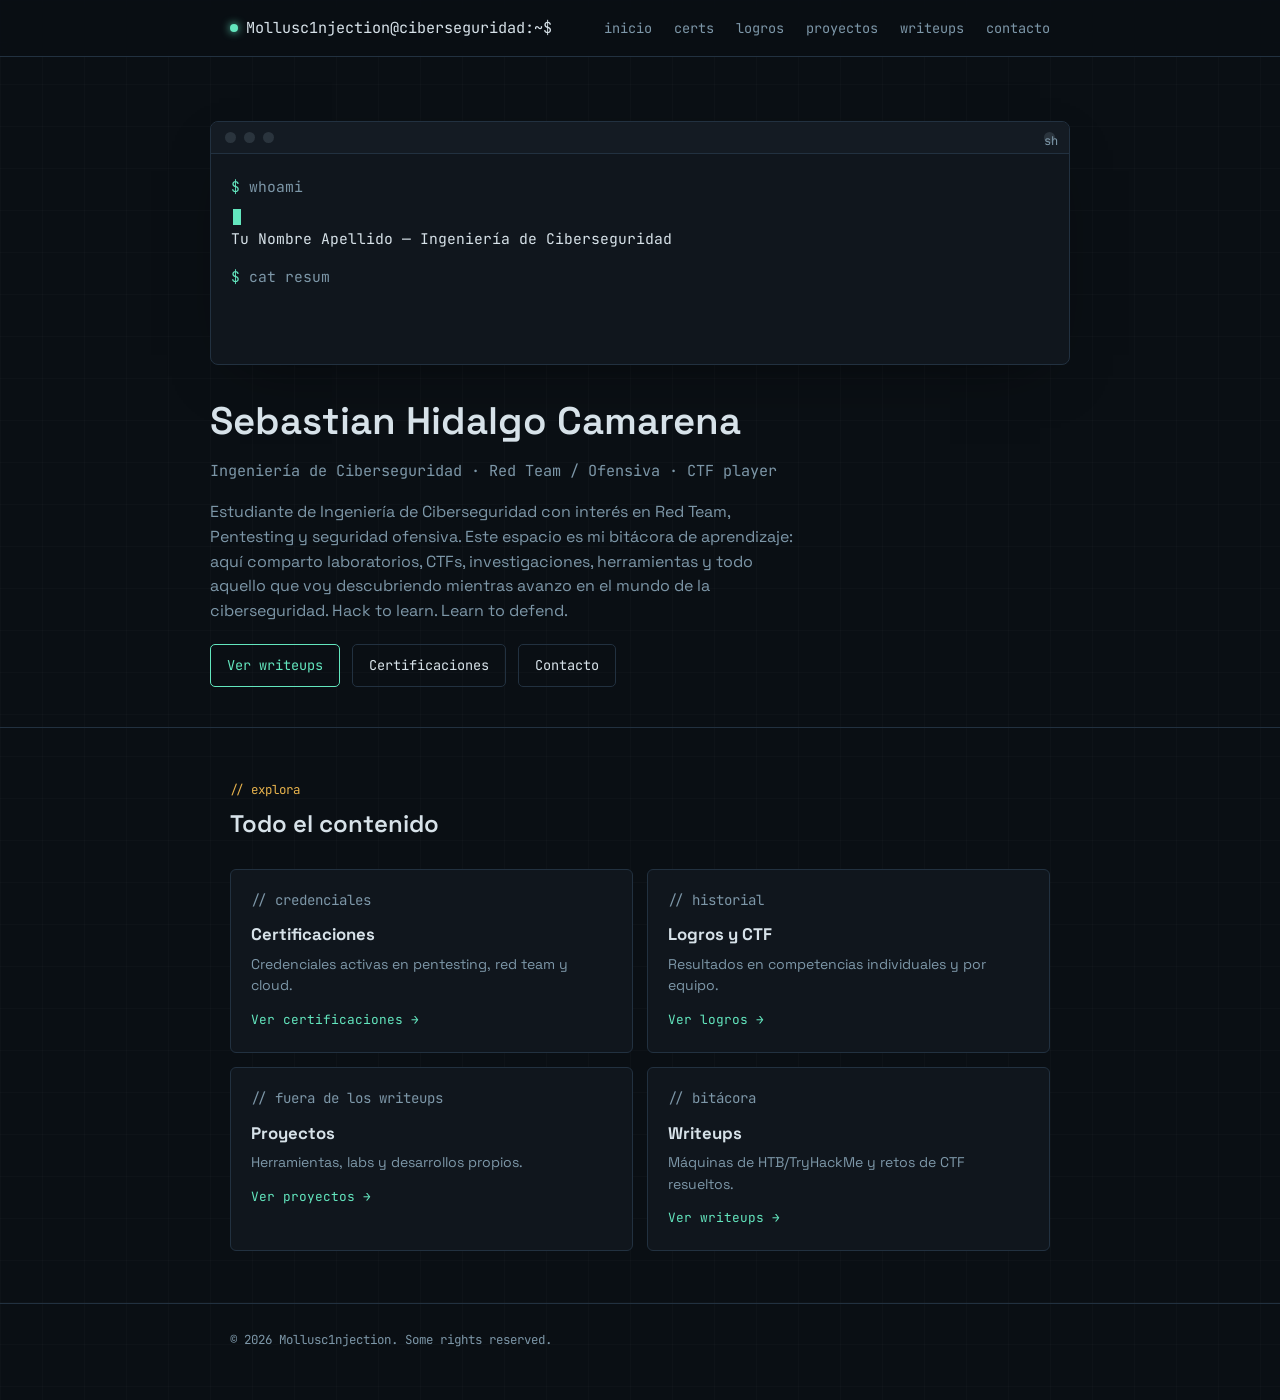
==== commit 1709793a: ". Updated personal information and title in index.html." ====
--- a/index.html
+++ b/index.html
@@ -3,7 +3,7 @@
 <head>
 <meta charset="UTF-8">
 <meta name="viewport" content="width=device-width, initial-scale=1">
-<title>Tu Nombre — Ingeniería de Ciberseguridad</title>
+<title>Sebastian — Ingeniería de Ciberseguridad</title>
 <meta name="description" content="Portafolio de ciberseguridad: writeups, certificaciones y proyectos.">
 <link rel="preconnect" href="https://fonts.googleapis.com">
 <link href="https://fonts.googleapis.com/css2?family=Space+Grotesk:wght@500;600;700&family=JetBrains+Mono:wght@400;500;600&display=swap" rel="stylesheet">
@@ -30,7 +30,7 @@
   <div class="terminal">
     <div class="terminal-bar">
       <span></span><span></span><span></span>
-      <span class="id">session — bash</span>
+      <span class="id">sh</span>
     </div>
     <div class="terminal-body" id="termBody">
       <!-- generado por main.js -->
@@ -40,9 +40,9 @@
   <h1 class="hero-title">Sebastian Hidalgo Camarena</h1>
   <p class="hero-role">Ingeniería de Ciberseguridad · Red Team / Ofensiva · CTF player</p>
   <p style="color:var(--muted); max-width:60ch;">
-    [EDITAR] Escribe aquí 2-3 líneas reales sobre ti: dónde estudias o trabajas,
-    en qué te enfocas (red team, pentesting, cloud security, forense, etc.) y
-    qué plataformas usas activamente (Hack The Box, TryHackMe, CTFs).
+   Estudiante de Ingeniería de Ciberseguridad con interés en Red Team, Pentesting y seguridad ofensiva.
+    Este espacio es mi bitácora de aprendizaje: aquí comparto laboratorios, CTFs, investigaciones, herramientas y todo aquello que voy descubriendo mientras avanzo en el mundo de la ciberseguridad.
+    Hack to learn. Learn to defend.
   </p>
   <div class="hero-cta">
     <a class="btn primary" href="writeups.html">Ver writeups</a>
@@ -93,7 +93,7 @@
 
 <footer>
   <div class="wrap">
-    © <span id="year"></span> © 2026 Mollusc1njection. Some rights reserved.
+    © <span id="year"></span>  Mollusc1njection. Some rights reserved.
   </div>
 </footer>
 
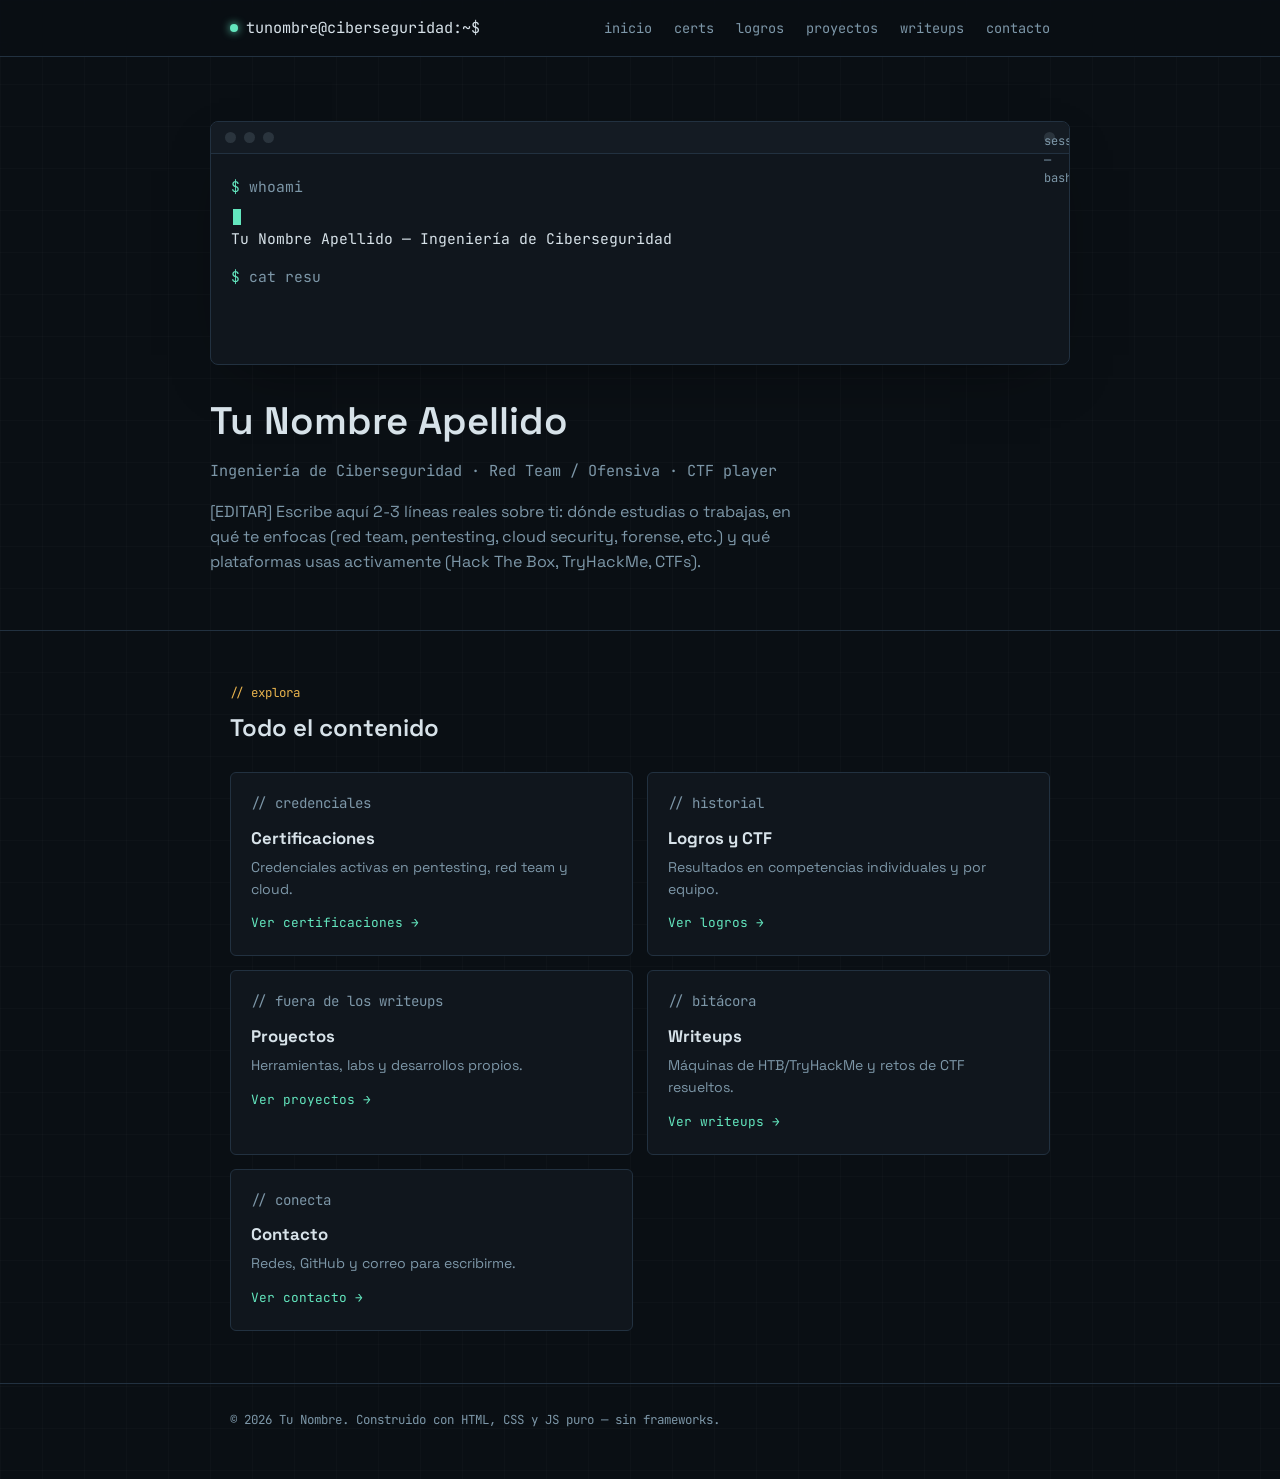
==== commit 91174c79: "Add files via upload" ====
--- a/index.html
+++ b/index.html
@@ -3,7 +3,7 @@
 <head>
 <meta charset="UTF-8">
 <meta name="viewport" content="width=device-width, initial-scale=1">
-<title>Sebastian — Ingeniería de Ciberseguridad</title>
+<title>Tu Nombre — Ingeniería de Ciberseguridad</title>
 <meta name="description" content="Portafolio de ciberseguridad: writeups, certificaciones y proyectos.">
 <link rel="preconnect" href="https://fonts.googleapis.com">
 <link href="https://fonts.googleapis.com/css2?family=Space+Grotesk:wght@500;600;700&family=JetBrains+Mono:wght@400;500;600&display=swap" rel="stylesheet">
@@ -13,7 +13,7 @@
 
 <nav class="nav">
   <div class="wrap">
-    <div class="brand"><span class="dot"></span> Mollusc1njection@ciberseguridad:~$</div>
+    <div class="brand"><span class="dot"></span> tunombre@ciberseguridad:~$</div>
     <button class="nav-toggle" id="navToggle" aria-label="Abrir menú" aria-expanded="false">menu</button>
     <ul class="nav-links" id="navLinks">
       <li><a href="index.html">inicio</a></li>
@@ -30,25 +30,20 @@
   <div class="terminal">
     <div class="terminal-bar">
       <span></span><span></span><span></span>
-      <span class="id">sh</span>
+      <span class="id">session — bash</span>
     </div>
     <div class="terminal-body" id="termBody">
       <!-- generado por main.js -->
     </div>
   </div>
 
-  <h1 class="hero-title">Sebastian Hidalgo Camarena</h1>
+  <h1 class="hero-title">Tu Nombre Apellido</h1>
   <p class="hero-role">Ingeniería de Ciberseguridad · Red Team / Ofensiva · CTF player</p>
   <p style="color:var(--muted); max-width:60ch;">
-   Estudiante de Ingeniería de Ciberseguridad con interés en Red Team, Pentesting y seguridad ofensiva.
-    Este espacio es mi bitácora de aprendizaje: aquí comparto laboratorios, CTFs, investigaciones, herramientas y todo aquello que voy descubriendo mientras avanzo en el mundo de la ciberseguridad.
-    Hack to learn. Learn to defend.
+    [EDITAR] Escribe aquí 2-3 líneas reales sobre ti: dónde estudias o trabajas,
+    en qué te enfocas (red team, pentesting, cloud security, forense, etc.) y
+    qué plataformas usas activamente (Hack The Box, TryHackMe, CTFs).
   </p>
-  <div class="hero-cta">
-    <a class="btn primary" href="writeups.html">Ver writeups</a>
-    <a class="btn" href="certificaciones.html">Certificaciones</a>
-    <a class="btn" href="contacto.html">Contacto</a>
-  </div>
 </header>
 
 <section>
@@ -87,13 +82,20 @@
         <span class="go">Ver writeups →</span>
       </a>
 
+      <a class="teaser-card" href="contacto.html">
+        <p class="teaser-tag">// conecta</p>
+        <h3>Contacto</h3>
+        <p>Redes, GitHub y correo para escribirme.</p>
+        <span class="go">Ver contacto →</span>
+      </a>
+
     </div>
   </div>
 </section>
 
 <footer>
   <div class="wrap">
-    © <span id="year"></span>  Mollusc1njection. Some rights reserved.
+    © <span id="year"></span> Tu Nombre. Construido con HTML, CSS y JS puro — sin frameworks.
   </div>
 </footer>
 
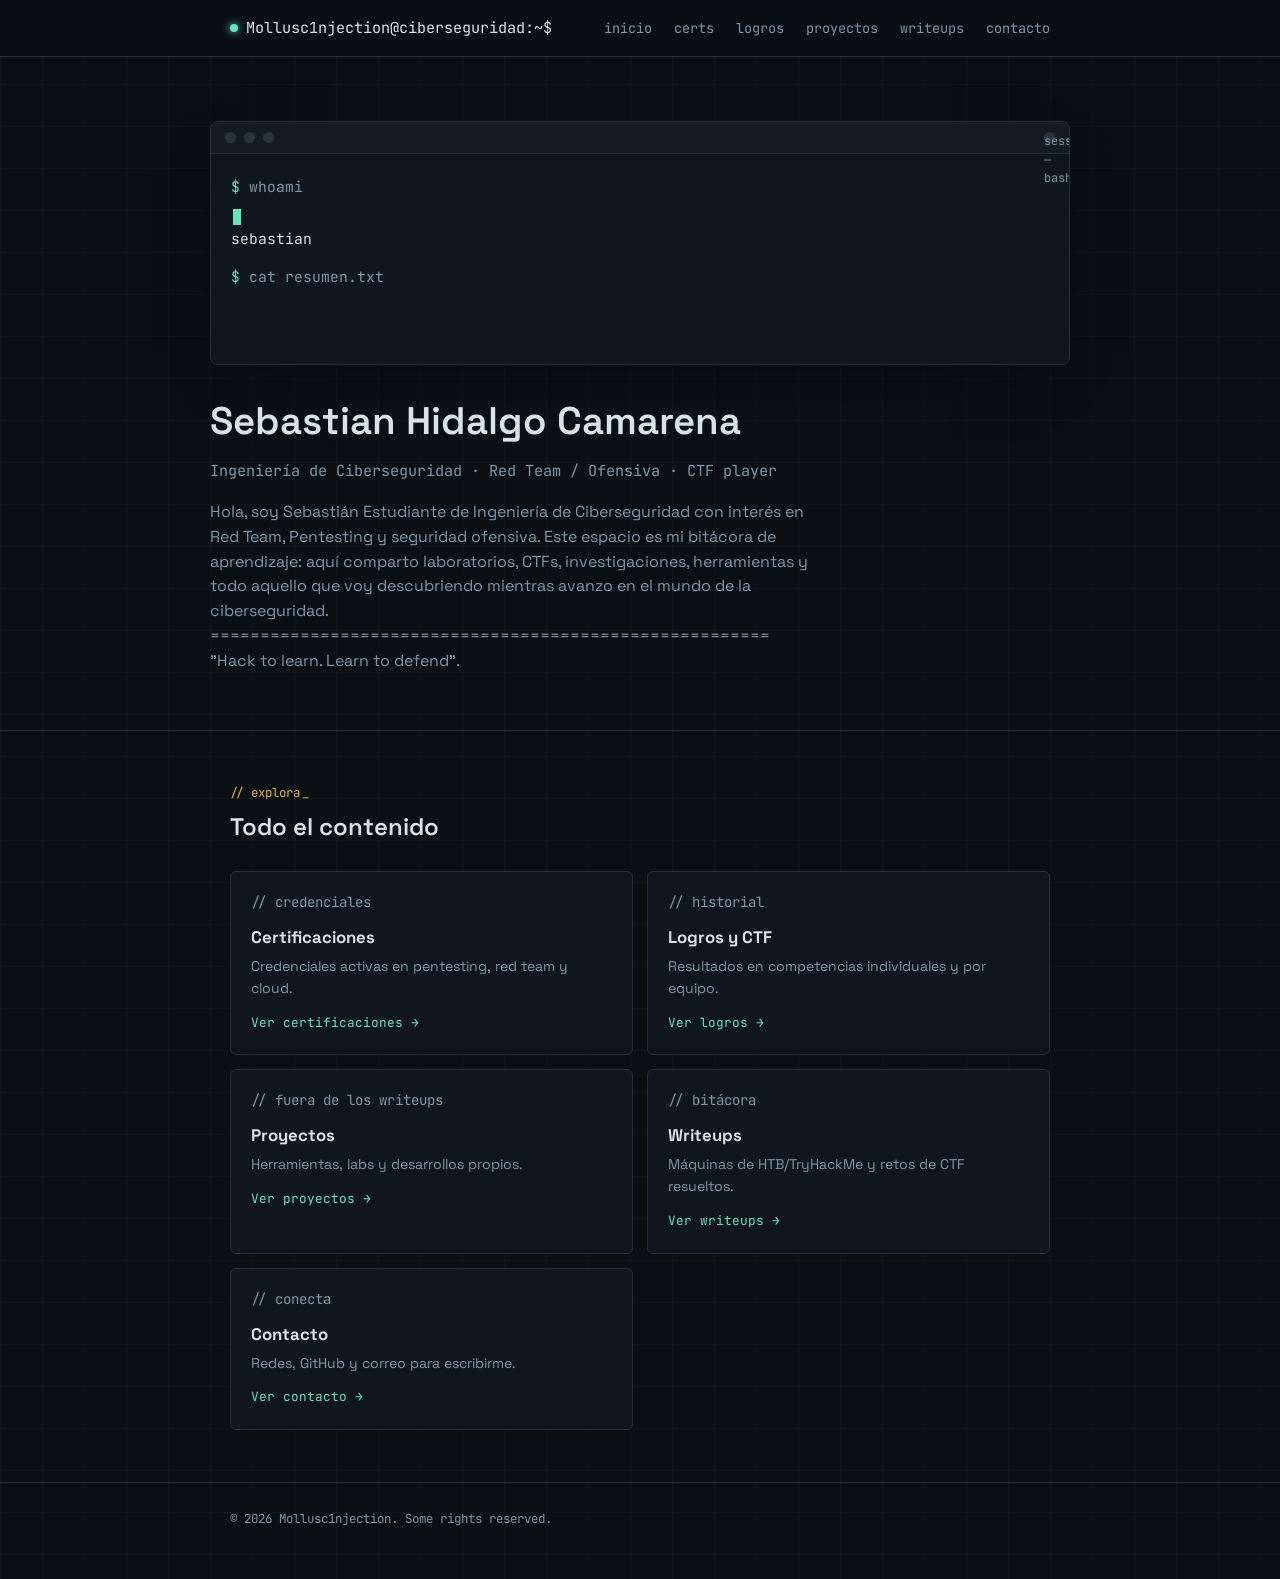
==== commit 3ed10d6a: "." ====
--- a/index.html
+++ b/index.html
@@ -3,7 +3,7 @@
 <head>
 <meta charset="UTF-8">
 <meta name="viewport" content="width=device-width, initial-scale=1">
-<title>Tu Nombre — Ingeniería de Ciberseguridad</title>
+<title>Sebastian — Ingeniería de Ciberseguridad</title>
 <meta name="description" content="Portafolio de ciberseguridad: writeups, certificaciones y proyectos.">
 <link rel="preconnect" href="https://fonts.googleapis.com">
 <link href="https://fonts.googleapis.com/css2?family=Space+Grotesk:wght@500;600;700&family=JetBrains+Mono:wght@400;500;600&display=swap" rel="stylesheet">
@@ -13,7 +13,7 @@
 
 <nav class="nav">
   <div class="wrap">
-    <div class="brand"><span class="dot"></span> tunombre@ciberseguridad:~$</div>
+    <div class="brand"><span class="dot"></span> Mollusc1njection@ciberseguridad:~$</div>
     <button class="nav-toggle" id="navToggle" aria-label="Abrir menú" aria-expanded="false">menu</button>
     <ul class="nav-links" id="navLinks">
       <li><a href="index.html">inicio</a></li>
@@ -33,16 +33,19 @@
       <span class="id">session — bash</span>
     </div>
     <div class="terminal-body" id="termBody">
-      <!-- generado por main.js -->
+      
     </div>
   </div>
 
-  <h1 class="hero-title">Tu Nombre Apellido</h1>
+  <h1 class="hero-title">Sebastian Hidalgo Camarena</h1>
   <p class="hero-role">Ingeniería de Ciberseguridad · Red Team / Ofensiva · CTF player</p>
   <p style="color:var(--muted); max-width:60ch;">
-    [EDITAR] Escribe aquí 2-3 líneas reales sobre ti: dónde estudias o trabajas,
-    en qué te enfocas (red team, pentesting, cloud security, forense, etc.) y
-    qué plataformas usas activamente (Hack The Box, TryHackMe, CTFs).
+Hola, soy Sebastián
+Estudiante de Ingeniería de Ciberseguridad con interés en Red Team, Pentesting y seguridad ofensiva.
+Este espacio es mi bitácora de aprendizaje: aquí comparto laboratorios, CTFs, investigaciones, herramientas y todo aquello que voy descubriendo mientras avanzo en el mundo de la ciberseguridad.
+========================================================
+"Hack to learn. Learn to defend".
+
   </p>
 </header>
 
@@ -95,7 +98,7 @@
 
 <footer>
   <div class="wrap">
-    © <span id="year"></span> Tu Nombre. Construido con HTML, CSS y JS puro — sin frameworks.
+    © <span id="year"></span>  Mollusc1njection. Some rights reserved.
   </div>
 </footer>
 
--- a/assets/css/style.css
+++ b/assets/css/style.css
@@ -33,10 +33,16 @@
     linear-gradient(rgba(255,255,255,0.015) 1px, transparent 1px),
     linear-gradient(90deg, rgba(255,255,255,0.015) 1px, transparent 1px);
   background-size: 42px 42px;
+  background-position: 0 0, 0 0;
+  animation: gridDrift 50s linear infinite;
   color:var(--text);
   font-family:var(--sans);
   line-height:1.55;
   -webkit-font-smoothing:antialiased;
+}
+@keyframes gridDrift{
+  from{ background-position: 0 0, 0 0; }
+  to{ background-position: 420px 420px, 420px 420px; }
 }
 
 a{ color:var(--accent); text-decoration:none; }
@@ -73,6 +79,11 @@
   width:8px; height:8px; border-radius:50%;
   background:var(--accent);
   box-shadow:0 0 8px var(--accent);
+  animation: dotPulse 2.4s ease-in-out infinite;
+}
+@keyframes dotPulse{
+  0%, 100%{ opacity:1; box-shadow:0 0 6px var(--accent); }
+  50%{ opacity:0.7; box-shadow:0 0 14px var(--accent); }
 }
 .nav-links{ display:flex; gap:22px; list-style:none; margin:0; padding:0; }
 .nav-links a{
@@ -173,6 +184,11 @@
   font-family:var(--mono); font-size:0.78rem; color:var(--amber);
   margin:0 0 6px;
 }
+.section-tag::after{
+  content:"_";
+  margin-left:2px;
+  animation:blink 1.1s step-end infinite;
+}
 .section-title{ font-size:1.5rem; margin:0; font-weight:600; }
 
 /* Certificaciones */
@@ -183,6 +199,7 @@
 @media (max-width:480px){ .cert-grid{ grid-template-columns:1fr; } }
 
 .cert-card{
+  position:relative; overflow:hidden;
   background:var(--panel);
   border:1px solid var(--line);
   border-radius:6px;
@@ -190,6 +207,17 @@
   transition:border-color .15s ease;
 }
 .cert-card:hover{ border-color:var(--accent); }
+.cert-card::after, .proj-card::after, .teaser-card::after{
+  content:"";
+  position:absolute; top:0; left:-60%; width:35%; height:100%;
+  background:linear-gradient(120deg, transparent, rgba(99,230,190,0.12), transparent);
+  transform:skewX(-20deg);
+  transition:left .65s ease;
+  pointer-events:none;
+}
+.cert-card:hover::after, .proj-card:hover::after, .teaser-card:hover::after{
+  left:130%;
+}
 .cert-badge{
   width:44px; height:44px; border-radius:6px;
   background:var(--panel-2); border:1px solid var(--line);
@@ -213,7 +241,11 @@
   border-bottom:1px solid var(--line);
 }
 .log-row:last-child{ border-bottom:none; }
-.log-mark{ color:var(--accent); }
+.log-mark{ color:var(--accent); animation: markPulse 2.6s ease-in-out infinite; }
+@keyframes markPulse{
+  0%, 100%{ opacity:1; }
+  50%{ opacity:0.5; }
+}
 .log-row .place{ color:var(--amber); }
 .log-row .desc{ color:var(--text); }
 .log-row .meta{ margin-left:auto; color:var(--muted); font-size:0.8rem; white-space:nowrap; }
@@ -221,6 +253,7 @@
 /* Proyectos */
 .proj-list{ display:flex; flex-direction:column; gap:14px; }
 .proj-card{
+  position:relative; overflow:hidden;
   background:var(--panel); border:1px solid var(--line); border-radius:6px;
   padding:18px; display:block;
 }
@@ -239,6 +272,7 @@
 }
 @media (max-width:600px){ .teaser-grid{ grid-template-columns:1fr; } }
 .teaser-card{
+  position:relative; overflow:hidden;
   display:block;
   background:var(--panel); border:1px solid var(--line); border-radius:6px;
   padding:20px;
